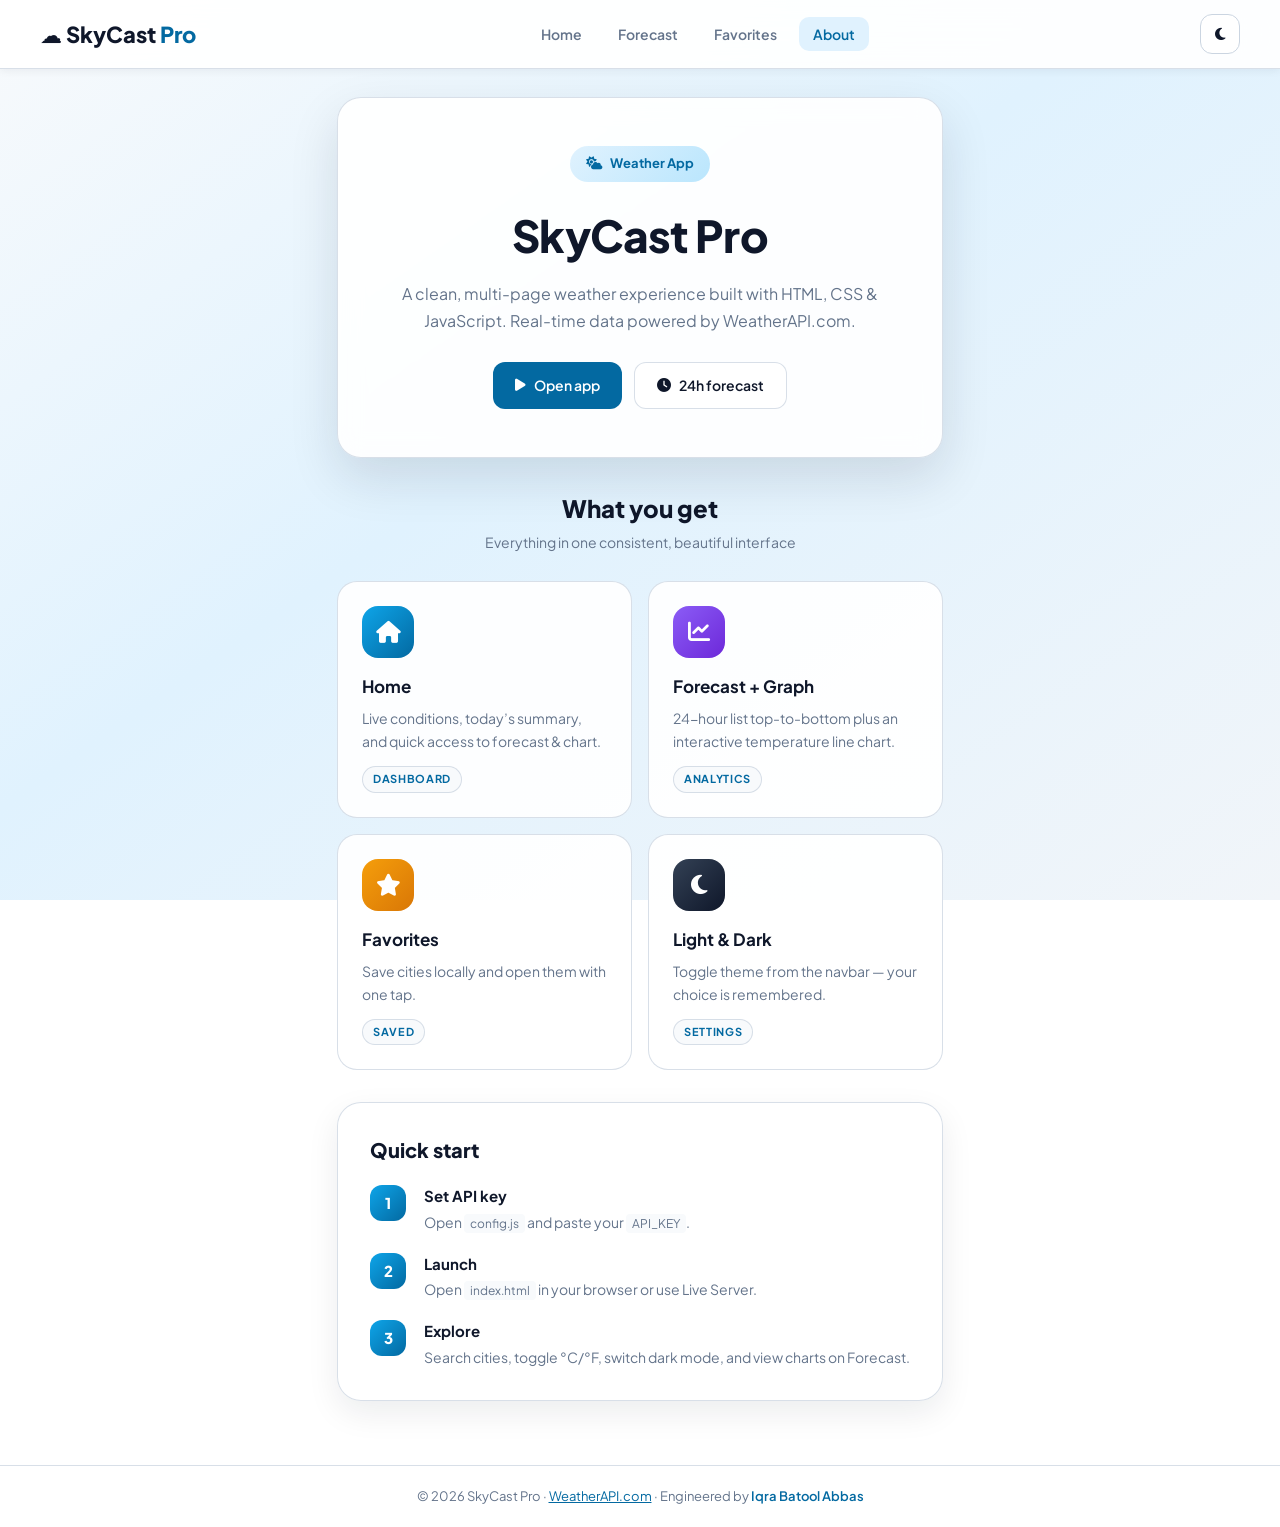
==== about.html @ 9d380429 "Initial commit - SkyCast Weather App" ====
<!DOCTYPE html>
<html lang="en">
<head>
  <meta charset="UTF-8">
  <meta name="viewport" content="width=device-width, initial-scale=1.0">
  <title>About — SkyCast Weather</title>
  <script>document.documentElement.setAttribute("data-theme", localStorage.getItem("skycast_theme") || "light");</script>
  <link rel="stylesheet" href="style.css">
  <link rel="stylesheet" href="https://cdnjs.cloudflare.com/ajax/libs/font-awesome/6.5.1/css/all.min.css">
</head>
<body data-page="about">

  <nav class="navbar">
    <a href="index.html" class="logo">☁ SkyCast <span>Pro</span></a>
    <button id="navToggle" class="nav-toggle" type="button" aria-label="Open menu"><i class="fa-solid fa-bars"></i></button>
    <ul class="nav-links">
      <li><a href="index.html" class="nav-link" data-page="home">Home</a></li>
      <li><a href="forecast.html" class="nav-link" data-page="forecast">Forecast</a></li>
      <li><a href="favorites.html" class="nav-link" data-page="favorites">Favorites</a></li>
      <li><a href="about.html" class="nav-link" data-page="about">About</a></li>
    </ul>
    <div class="search-box">
      <button id="themeToggleBtn" class="theme-btn" type="button" aria-label="Toggle theme"></button>
    </div>
  </nav>

  <main class="about-page">
    <section class="about-hero-card">
      <span class="about-hero-badge"><i class="fa-solid fa-cloud-sun"></i> Weather App</span>
      <h1>SkyCast Pro</h1>
      <p class="about-hero-text">
        A clean, multi-page weather experience built with HTML, CSS & JavaScript.
        Real-time data powered by WeatherAPI.com.
      </p>
      <div class="about-hero-actions">
        <a href="index.html" class="btn-primary"><i class="fa-solid fa-play"></i> Open app</a>
        <a href="forecast.html" class="btn-secondary"><i class="fa-solid fa-clock"></i> 24h forecast</a>
      </div>
    </section>

    <section class="about-features">
      <div class="features-head">
        <h2>What you get</h2>
        <p class="muted">Everything in one consistent, beautiful interface</p>
      </div>
      <div class="about-grid features-showcase">
        <article class="about-feature-card feature-card--home">
          <div class="feature-icon-wrap"><i class="fa-solid fa-house"></i></div>
          <h3>Home</h3>
          <p>Live conditions, today’s summary, and quick access to forecast & chart.</p>
          <span class="feature-tag">Dashboard</span>
        </article>
        <article class="about-feature-card feature-card--forecast">
          <div class="feature-icon-wrap"><i class="fa-solid fa-chart-line"></i></div>
          <h3>Forecast + Graph</h3>
          <p>24-hour list top-to-bottom plus an interactive temperature line chart.</p>
          <span class="feature-tag">Analytics</span>
        </article>
        <article class="about-feature-card feature-card--fav">
          <div class="feature-icon-wrap"><i class="fa-solid fa-star"></i></div>
          <h3>Favorites</h3>
          <p>Save cities locally and open them with one tap.</p>
          <span class="feature-tag">Saved</span>
        </article>
        <article class="about-feature-card feature-card--theme">
          <div class="feature-icon-wrap"><i class="fa-solid fa-moon"></i></div>
          <h3>Light & Dark</h3>
          <p>Toggle theme from the navbar — your choice is remembered.</p>
          <span class="feature-tag">Settings</span>
        </article>
      </div>
    </section>

    <section class="about-steps-card">
      <h2>Quick start</h2>
      <ol class="about-steps">
        <li>
          <span class="step-num">1</span>
          <div>
            <strong>Set API key</strong>
            <p>Open <code>config.js</code> and paste your <code>API_KEY</code>.</p>
          </div>
        </li>
        <li>
          <span class="step-num">2</span>
          <div>
            <strong>Launch</strong>
            <p>Open <code>index.html</code> in your browser or use Live Server.</p>
          </div>
        </li>
        <li>
          <span class="step-num">3</span>
          <div>
            <strong>Explore</strong>
            <p>Search cities, toggle °C/°F, switch dark mode, and view charts on Forecast.</p>
          </div>
        </li>
      </ol>
    </section>

  </main>

  <footer class="app-footer"></footer>

  <script src="js/common.js"></script>
</body>
</html>
---- style.css ----
/* ================= GLOBAL RESETS & VARIABLES ================= */
@import url('https://fonts.googleapis.com/css2?family=Plus+Jakarta+Sans:wght@400;500;600;700;800&display=swap');

* {
    margin: 0;
    padding: 0;
    box-sizing: border-box;
    font-family: 'Plus Jakarta Sans', 'Segoe UI', system-ui, sans-serif;
}

:root,
[data-theme="light"] {
    --bg-gradient: linear-gradient(145deg, #f8fafc 0%, #e0f2fe 45%, #f1f5f9 100%);
    --card-bg: rgba(255, 255, 255, 0.92);
    --card-solid: #ffffff;
    --card-border: rgba(203, 213, 225, 0.75);
    --text-main: #0f172a;
    --text-muted: #64748b;
    --accent-blue: #0369a1;
    --accent-sky: #0ea5e9;
    --accent-glow: rgba(14, 165, 233, 0.25);
    --input-bg: #ffffff;
    --nav-bg: rgba(255, 255, 255, 0.92);
    --footer-bg: rgba(255, 255, 255, 0.95);
    --tab-bg: #e2e8f0;
    --detail-bg: #f8fafc;
    --chart-line: #0ea5e9;
    --chart-fill: rgba(14, 165, 233, 0.18);
    --chart-grid: rgba(100, 116, 139, 0.2);
    --hero-overlay: linear-gradient(180deg, transparent 30%, rgba(15, 23, 42, 0.75) 100%);
    --shadow-sm: 0 2px 8px rgba(15, 23, 42, 0.06);
    --shadow-md: 0 12px 32px rgba(15, 23, 42, 0.08);
    --shadow-lg: 0 20px 50px rgba(15, 23, 42, 0.12);
    --radius-lg: 24px;
    --radius-md: 16px;
}

[data-theme="dark"] {
    --bg-gradient: linear-gradient(145deg, #0f172a 0%, #1e293b 45%, #0c4a6e 100%);
    --card-bg: rgba(30, 41, 59, 0.92);
    --card-solid: #1e293b;
    --card-border: rgba(51, 65, 85, 0.9);
    --text-main: #f1f5f9;
    --text-muted: #94a3b8;
    --accent-blue: #38bdf8;
    --accent-sky: #7dd3fc;
    --accent-glow: rgba(56, 189, 248, 0.3);
    --input-bg: #1e293b;
    --nav-bg: rgba(15, 23, 42, 0.95);
    --footer-bg: rgba(15, 23, 42, 0.98);
    --tab-bg: #334155;
    --detail-bg: #0f172a;
    --chart-line: #38bdf8;
    --chart-fill: rgba(56, 189, 248, 0.15);
    --chart-grid: rgba(148, 163, 184, 0.15);
    --hero-overlay: linear-gradient(180deg, transparent 20%, rgba(15, 23, 42, 0.9) 100%);
    --shadow-sm: 0 2px 12px rgba(0, 0, 0, 0.3);
    --shadow-md: 0 12px 32px rgba(0, 0, 0, 0.35);
    --shadow-lg: 0 20px 50px rgba(0, 0, 0, 0.45);
}

html {
    scroll-behavior: smooth;
}

body {
    background: var(--bg-gradient);
    background-attachment: fixed;
    color: var(--text-main);
    min-height: 100vh;
    overflow-x: hidden;
    line-height: 1.5;
    display: flex;
    flex-direction: column;
    transition: background 0.4s ease, color 0.3s ease;
}

/* ================= NAVBAR LAYER ================= */
.navbar {
    width: 100%;
    padding: 14px 40px;
    display: flex;
    justify-content: space-between;
    align-items: center;
    gap: 16px;
    background: var(--nav-bg);
    backdrop-filter: blur(16px);
    -webkit-backdrop-filter: blur(16px);
    border-bottom: 1px solid var(--card-border);
    box-shadow: var(--shadow-sm);
    position: sticky;
    top: 0;
    z-index: 100;
}

.logo {
    font-size: 22px;
    font-weight: 800;
    color: var(--text-main);
}

.logo span {
    color: var(--accent-blue);
}

.search-box {
    display: flex;
    gap: 8px;
    align-items: center;
}

.search-box input {
    padding: 10px 16px;
    width: 260px;
    border: 1px solid #cbd5e1;
    outline: none;
    border-radius: 12px;
    background: var(--input-bg);
    color: var(--text-main);
    font-size: 14px;
    transition: all 0.3s ease;
}

.search-box input:focus {
    border-color: var(--accent-blue);
    box-shadow: 0 0 0 3px rgba(2, 132, 199, 0.15);
}

.search-box button {
    width: 40px;
    height: 40px;
    border: 1px solid #cbd5e1;
    border-radius: 12px;
    cursor: pointer;
    background: #ffffff;
    color: var(--text-main);
    font-size: 14px;
    transition: all 0.2s ease;
}

.search-box button:hover {
    background: #f1f5f9;
    transform: translateY(-1px);
}

#searchBtn {
    background: var(--accent-blue);
    color: #ffffff;
    border: none;
}

#searchBtn:hover {
    background: #0369a1;
    box-shadow: 0 4px 12px rgba(2, 132, 199, 0.2);
}

/* ================= MAIN CONFIGURATION GRID ================= */
.main-container {
    width: 100%;
    display: grid;
    grid-template-columns: 1fr 1.25fr;
    gap: 25px;
    padding: 30px;
    max-width: 1300px;
    margin: 0 auto;
}

/* ================= LEFT MAIN WEATHER MODULE ================= */
.weather-card {
    background: var(--card-bg);
    border: 1px solid var(--card-border);
    border-radius: var(--radius-lg);
    padding: 32px;
    box-shadow: var(--shadow-md);
    backdrop-filter: blur(12px);
    transition: box-shadow 0.3s ease, transform 0.3s ease;
}

.weather-card:hover {
    box-shadow: var(--shadow-lg);
}

.weather-top {
    display: flex;
    justify-content: space-between;
    align-items: center;
}

.weather-top img {
    width: 80px;
    height: 80px;
}

#cityName {
    font-size: 32px;
    font-weight: 800;
}

#date {
    color: var(--text-muted);
    font-size: 13px;
}

.temp-container {
    margin: 20px 0 10px;
}

#temp {
    font-size: 64px;
    font-weight: 800;
    color: var(--text-main);
}

#feelsLikeMain {
    color: var(--text-muted);
    font-size: 14px;
}

#condition {
    font-size: 20px;
    font-weight: 700;
    color: var(--accent-blue);
}

.details-grid {
    display: grid;
    grid-template-columns: repeat(2, 1fr);
    gap: 12px;
    margin-top: 25px;
}

.detail-box {
    background: var(--card-solid);
    border: 1px solid var(--card-border);
    padding: 15px;
    border-radius: 16px;
    font-size: 13px;
    color: var(--text-muted);
    transition: all 0.25s ease;
}

.detail-box:hover {
    transform: translateY(-2px);
    border-color: var(--accent-blue);
    box-shadow: 0 4px 12px rgba(0, 0, 0, 0.05);
}

.detail-box span {
    display: block;
    font-size: 16px;
    font-weight: 700;
    color: var(--text-main);
    margin-top: 4px;
}

/* ================= RIGHT EXTENSION FORECAST CONTAINER ================= */
.forecast-section {
    background: var(--card-bg);
    border: 1px solid var(--card-border);
    border-radius: var(--radius-lg);
    padding: 30px;
    box-shadow: var(--shadow-md);
    backdrop-filter: blur(12px);
}

.forecast-tabs {
    display: flex;
    gap: 6px;
    margin-bottom: 25px;
    background: var(--tab-bg);
    padding: 4px;
    border-radius: 14px;
}

.tab-btn {
    flex: 1;
    padding: 10px;
    border: none;
    border-radius: 10px;
    cursor: pointer;
    background: transparent;
    color: var(--text-muted);
    font-size: 13px;
    font-weight: 600;
    transition: all 0.2s ease;
}

.tab-btn.active {
    background: var(--card-solid);
    color: var(--text-main);
    font-weight: 700;
    box-shadow: 0 2px 8px rgba(0,0,0,0.06);
}

/* INTERFACES CONTENT BLOCKS */
.forecast-content {
    display: none; /* Soft hide fallback */
}

.today-box {
    background: var(--card-solid);
    border: 1px solid var(--card-border);
    padding: 20px;
    border-radius: 18px;
}

.today-box h3 {
    color: var(--accent-blue);
    font-size: 16px;
    margin-bottom: 6px;
}

.today-box p {
    font-size: 14px;
    color: var(--text-main);
}

/* ================= 24-HOUR VERTICAL LIST ================= */
.panel-subtitle {
    font-size: 13px;
    color: var(--text-muted);
    margin-bottom: 16px;
    font-weight: 600;
    letter-spacing: 0.02em;
}

.hourly-container {
    display: flex;
    flex-direction: column;
    gap: 10px;
    width: 100%;
    padding: 4px 2px;
}

.hourly-container.hourly-24 {
    max-height: none;
    overflow: visible;
}

.hourly-container:not(.hourly-24) {
    max-height: 420px;
    overflow-y: auto;
}

.hourly-container::-webkit-scrollbar {
    width: 6px;
}
.hourly-container::-webkit-scrollbar-thumb {
    background: #94a3b8;
    border-radius: 10px;
}

.hour-box {
    width: 100%;
    background: var(--card-solid);
    border: 1px solid var(--card-border);
    padding: 14px 20px;
    border-radius: var(--radius-md);
    display: grid;
    grid-template-columns: 1.1fr 0.9fr 1.4fr;
    align-items: center;
    gap: 16px;
    transition: all 0.25s ease;
    position: relative;
}

.hour-box:hover {
    transform: translateX(6px);
    border-color: var(--accent-sky);
    box-shadow: var(--shadow-sm);
}

.hour-box--now {
    border-color: var(--accent-blue);
    background: linear-gradient(135deg, rgba(14, 165, 233, 0.2) 0%, var(--card-solid) 100%);
    box-shadow: 0 0 0 2px var(--accent-glow);
}

.hour-time {
    display: flex;
    align-items: center;
    gap: 10px;
    flex-wrap: wrap;
}

.hour-index {
    font-size: 11px;
    font-weight: 700;
    color: var(--accent-blue);
    background: #e0f2fe;
    padding: 4px 8px;
    border-radius: 8px;
    min-width: 28px;
    text-align: center;
}

.hour-time strong {
    font-size: 15px;
    color: var(--text-main);
}

.now-badge {
    font-size: 10px;
    font-weight: 700;
    text-transform: uppercase;
    background: var(--accent-blue);
    color: #fff;
    padding: 3px 8px;
    border-radius: 20px;
    letter-spacing: 0.05em;
}

.hour-temp {
    display: flex;
    align-items: center;
    gap: 12px;
    justify-content: center;
}

.hour-temp h4 {
    font-size: 20px;
    font-weight: 800;
    color: var(--text-main);
    margin: 0;
}

.hour-details {
    display: flex;
    flex-direction: column;
    align-items: flex-end;
    gap: 4px;
    font-size: 12px;
    color: var(--text-muted);
    font-weight: 500;
}

.hour-condition {
    font-size: 13px;
    color: var(--text-main);
    font-weight: 600;
    text-align: right;
}

/* ================= NEW TEMPORARY ADDITIONS ================= */
body {
    transition: background 0.8s ease-in-out; /* Background color smooth change karne ke liye */
}

/* Premium Unit Switcher Button Styling */
.unit-btn {
    width: 40px;
    height: 40px;
    border: 1px solid #cbd5e1;
    border-radius: 12px;
    cursor: pointer;
    background: #ffffff;
    color: var(--accent-blue);
    font-weight: 700;
    font-size: 14px;
    transition: all 0.2s ease;
}

.unit-btn:hover {
    background: var(--accent-blue);
    color: #ffffff;
    border-color: var(--accent-blue);
    transform: translateY(-1px);
}

/* Card ke andar ka text layout matching */
.hour-box p {
    font-size: 14px;
    color: var(--text-muted);
    font-weight: 600;
}

.hour-box h4 {
    font-size: 18px;
    font-weight: 700;
    color: var(--text-main);
    margin: 0; /* Extra center margins khatam */
}
.daily-box {
    display: flex;
    flex-direction: column;
    gap: 10px;
    max-height: 320px;
    overflow-y: auto;
}

.day-card {
    background: var(--card-solid);
    border: 1px solid var(--card-border);
    padding: 14px 20px;
    border-radius: 16px;
    display: flex;
    justify-content: space-between;
    align-items: center;
}

/* ================= INNOVATIVE FEATURE INTERFACE ================= */
.innovative-health-section {
    width: 100%;
    max-width: 1300px;
    margin: 0 auto;
    padding: 0 30px 25px;
}

.innovative-health-section .ai-card {
    background: var(--card-bg);
    border: 1px solid var(--card-border);
    border-left: 5px solid var(--accent-blue);
    padding: 25px;
    border-radius: 20px;
}

.meter-container {
    background: #cbd5e1;
    border-radius: 10px;
    height: 8px;
    width: 100%;
    margin: 15px 0;
    overflow: hidden;
}

#riskMeterBar {
    width: 0%;
    height: 100%;
    background-color: var(--accent-blue);
    transition: width 0.5s ease;
}

/* ================= AI DEEP INSIGHTS SECTION ================= */
.ai-section {
    max-width: 1300px;
    margin: 0 auto;
    padding: 0 30px 30px;
}

.ai-section h2, .alert-section h2 {
    font-size: 18px;
    margin-bottom: 15px;
}

.ai-grid {
    display: grid;
    grid-template-columns: repeat(auto-fit, minmax(240px, 1fr));
    gap: 15px;
}

.ai-card {
    background: var(--card-bg);
    border: 1px solid var(--card-border);
    padding: 20px;
    border-radius: 18px;
    font-size: 14px;
}

/* ================= ALERTS & FOOTER ================= */
.alert-section {
    max-width: 1300px;
    margin: 0 auto;
    padding: 0 30px 30px;
}

.alert-box {
    padding: 15px 20px;
    border-radius: 16px;
    background: #d1fae5;
    border: 1px solid #a7f3d0;
    color: #065f46;
    font-size: 14px;
}


.app-footer {
    width: 100%;
    padding: 20px 16px;
    margin-top: auto;
    border-top: 1px solid var(--card-border);
    background: var(--footer-bg);
    text-align: center;
    font-size: 13px;
    color: var(--text-muted);
    line-height: 1.6;
}

.app-footer p {
    margin: 0;
}

.app-footer span {
    font-weight: 600;
    color: var(--accent-blue);
}

.footer-content p {
    margin: 4px 0;
}

.developer-tag span {
    font-weight: 600;
    color: var(--accent-blue, #0284c7);
}

/* ================= MULTI-PAGE NAV ================= */
.logo {
    text-decoration: none;
    color: inherit;
}

.nav-links {
    display: flex;
    gap: 8px;
    list-style: none;
    margin: 0;
    padding: 0;
}

.nav-link {
    padding: 8px 14px;
    border-radius: 10px;
    text-decoration: none;
    color: var(--text-muted);
    font-size: 14px;
    font-weight: 600;
    transition: all 0.2s ease;
}

.nav-link:hover,
.nav-link.active {
    background: #e0f2fe;
    color: var(--accent-blue);
}

.page-wrap {
    max-width: 960px;
    margin: 0 auto;
    padding: 30px;
}

.page-header h1 {
    font-size: 28px;
    font-weight: 800;
}

.muted, .region-text {
    color: var(--text-muted);
    font-size: 14px;
}

.section-title {
    font-size: 16px;
    margin-bottom: 12px;
    color: var(--accent-blue);
}

.page-actions {
    display: flex;
    gap: 10px;
    flex-wrap: wrap;
    margin-top: 20px;
}

.btn-primary,
.btn-secondary {
    display: inline-block;
    padding: 10px 18px;
    border-radius: 12px;
    font-size: 14px;
    font-weight: 600;
    text-decoration: none;
    cursor: pointer;
    border: none;
    transition: all 0.2s ease;
}

.btn-primary {
    background: var(--accent-blue);
    color: #fff;
}

.btn-primary:hover {
    background: #0369a1;
}

.btn-secondary {
    background: var(--card-solid);
    border: 1px solid var(--card-border);
    color: var(--text-main);
}

.btn-secondary:hover {
    border-color: var(--accent-blue);
}

/* Home summary (no hourly on home) */
.summary-rich .summary-lead {
    font-size: 18px;
    font-weight: 700;
    color: var(--accent-blue);
    margin-bottom: 14px;
}

.summary-stats {
    display: grid;
    grid-template-columns: repeat(2, 1fr);
    gap: 10px;
    margin-bottom: 14px;
}

.summary-stats span {
    background: var(--detail-bg);
    border: 1px solid var(--card-border);
    padding: 10px 12px;
    border-radius: 12px;
    font-size: 13px;
    color: var(--text-muted);
}

.summary-stats strong {
    display: block;
    font-size: 16px;
    color: var(--text-main);
    margin-bottom: 2px;
}

.summary-note {
    font-size: 13px;
    color: var(--text-muted);
    padding-top: 12px;
    border-top: 1px dashed var(--card-border);
}

.summary-note a {
    color: var(--accent-blue);
    font-weight: 600;
    text-decoration: none;
}

.summary-note a:hover {
    text-decoration: underline;
}

.alert-danger {
    background: #fee2e2 !important;
    border-color: #fecaca !important;
    color: #991b1b !important;
}

.alert-warn {
    background: #fff7ed !important;
    border-color: #fed7aa !important;
    color: #c2410c !important;
}

.alert-rain {
    background: #e0f2fe !important;
    border-color: #bae6fd !important;
    color: #0369a1 !important;
}

.forecast-section.full-width {
    max-width: 100%;
}

.forecast-panel[hidden] {
    display: none !important;
}

.hour-meta {
    font-size: 11px;
    color: var(--text-muted);
    max-width: 140px;
    text-align: right;
}

.favorites-grid {
    display: grid;
    grid-template-columns: repeat(auto-fill, minmax(220px, 1fr));
    gap: 16px;
}

.favorite-card {
    background: var(--card-bg);
    border: 1px solid var(--card-border);
    border-radius: 20px;
    padding: 20px;
    text-align: center;
}

.fav-top {
    display: flex;
    justify-content: space-between;
    align-items: center;
}

.fav-remove {
    background: none;
    border: none;
    font-size: 22px;
    cursor: pointer;
    color: var(--text-muted);
}

.fav-temp {
    font-size: 28px;
    font-weight: 800;
    margin: 8px 0;
}

.empty-state {
    grid-column: 1 / -1;
    text-align: center;
    color: var(--text-muted);
    padding: 40px;
}

/* ================= THEME & NAV TOGGLES ================= */
.theme-btn,
.nav-toggle {
    width: 40px;
    height: 40px;
    border: 1px solid var(--card-border);
    border-radius: 12px;
    cursor: pointer;
    background: var(--card-solid);
    color: var(--accent-blue);
    font-size: 15px;
    display: flex;
    align-items: center;
    justify-content: center;
    transition: all 0.2s ease;
    flex-shrink: 0;
}

.theme-btn:hover,
.nav-toggle:hover {
    background: var(--accent-blue);
    color: #fff;
    border-color: var(--accent-blue);
}

.nav-toggle {
    display: none;
}

/* ================= HOME (clean, no side image) ================= */
.home-clean {
    max-width: 1100px;
}

.weather-card--hero .weather-top img {
    width: 96px;
    height: 96px;
    filter: drop-shadow(0 4px 12px rgba(0, 0, 0, 0.08));
}

.home-alerts {
    max-width: 1100px;
    margin-left: auto;
    margin-right: auto;
}

/* ================= CHART ================= */
.card-block {
    background: var(--card-bg);
    border: 1px solid var(--card-border);
    border-radius: var(--radius-lg);
    padding: 24px;
    box-shadow: var(--shadow-md);
    backdrop-filter: blur(12px);
}

.chart-section {
    max-width: 1300px;
    margin: 0 auto 20px;
    padding: 0 30px;
}

.chart-header {
    margin-bottom: 16px;
}

.chart-header h2 {
    font-size: 17px;
    font-weight: 700;
    color: var(--text-main);
    display: flex;
    align-items: center;
    gap: 8px;
}

.chart-header h2 i {
    color: var(--accent-blue);
}

.chart-wrap {
    position: relative;
    height: 220px;
    width: 100%;
}

.page-health {
    padding: 0;
    max-width: 100%;
    margin-bottom: 24px;
}

.page-health .ai-card {
    margin: 0;
}

/* ================= ABOUT PAGE ================= */
.about-page {
    max-width: 960px;
    margin: 0 auto;
    padding: 28px 24px 40px;
    flex: 1;
}

.about-hero-card {
    text-align: center;
    padding: 48px 32px;
    margin-bottom: 32px;
    background: var(--card-bg);
    border-radius: var(--radius-lg);
    border: 1px solid var(--card-border);
    box-shadow: var(--shadow-lg);
    backdrop-filter: blur(12px);
}

.about-hero-badge {
    display: inline-flex;
    align-items: center;
    gap: 8px;
    padding: 8px 16px;
    background: linear-gradient(135deg, #e0f2fe, #bae6fd);
    color: var(--accent-blue);
    border-radius: 50px;
    font-size: 13px;
    font-weight: 700;
    margin-bottom: 20px;
}

.about-hero-card h1 {
    font-size: clamp(2rem, 5vw, 2.75rem);
    font-weight: 800;
    color: var(--text-main);
    margin-bottom: 12px;
    letter-spacing: -0.02em;
}

.about-hero-text {
    font-size: 16px;
    color: var(--text-muted);
    max-width: 520px;
    margin: 0 auto 28px;
    line-height: 1.7;
}

.about-hero-actions {
    display: flex;
    gap: 12px;
    justify-content: center;
    flex-wrap: wrap;
}

.about-hero-actions .btn-primary,
.about-hero-actions .btn-secondary {
    display: inline-flex;
    align-items: center;
    gap: 8px;
    padding: 12px 22px;
}

.features-head {
    text-align: center;
    margin-bottom: 28px;
}

.features-head h2 {
    font-size: 24px;
    font-weight: 800;
    color: var(--text-main);
    margin-bottom: 6px;
}

.about-features {
    margin-bottom: 32px;
}

.features-showcase {
    display: grid;
    grid-template-columns: repeat(auto-fit, minmax(200px, 1fr));
    gap: 16px;
}

.about-feature-card {
    background: var(--card-bg);
    border: 1px solid var(--card-border);
    border-radius: 20px;
    padding: 24px;
    transition: transform 0.25s ease, box-shadow 0.25s ease, border-color 0.25s;
    position: relative;
    overflow: hidden;
}

.about-feature-card::before {
    content: "";
    position: absolute;
    top: 0;
    left: 0;
    right: 0;
    height: 4px;
    background: linear-gradient(90deg, var(--accent-sky), var(--accent-blue));
    opacity: 0;
    transition: opacity 0.25s;
}

.about-feature-card:hover {
    transform: translateY(-5px);
    box-shadow: var(--shadow-lg);
    border-color: var(--accent-sky);
}

.about-feature-card:hover::before {
    opacity: 1;
}

.feature-icon-wrap {
    width: 52px;
    height: 52px;
    border-radius: 16px;
    display: flex;
    align-items: center;
    justify-content: center;
    font-size: 22px;
    margin-bottom: 16px;
    color: #fff;
}

.feature-card--home .feature-icon-wrap { background: linear-gradient(135deg, #0ea5e9, #0369a1); }
.feature-card--forecast .feature-icon-wrap { background: linear-gradient(135deg, #8b5cf6, #6d28d9); }
.feature-card--fav .feature-icon-wrap { background: linear-gradient(135deg, #f59e0b, #d97706); }
.feature-card--theme .feature-icon-wrap { background: linear-gradient(135deg, #334155, #0f172a); }

.feature-tag {
    display: inline-block;
    margin-top: 14px;
    font-size: 11px;
    font-weight: 700;
    text-transform: uppercase;
    letter-spacing: 0.06em;
    padding: 4px 10px;
    border-radius: 20px;
    background: var(--detail-bg);
    color: var(--accent-blue);
    border: 1px solid var(--card-border);
}

.about-feature-card h3 {
    font-size: 17px;
    font-weight: 700;
    margin-bottom: 8px;
    color: var(--text-main);
}

.about-feature-card p {
    font-size: 14px;
    color: var(--text-muted);
    line-height: 1.6;
}

.about-feature-card a {
    color: var(--accent-blue);
    font-weight: 600;
}

.about-feature-card code {
    background: var(--detail-bg);
    padding: 2px 7px;
    border-radius: 6px;
    font-size: 12px;
    color: var(--text-main);
}

.about-steps-card {
    background: var(--card-bg);
    border: 1px solid var(--card-border);
    border-radius: var(--radius-lg);
    padding: 32px;
    margin-bottom: 24px;
    box-shadow: var(--shadow-md);
}

.about-steps-card h2 {
    font-size: 20px;
    font-weight: 800;
    margin-bottom: 20px;
    color: var(--text-main);
}

.about-steps {
    list-style: none;
    display: flex;
    flex-direction: column;
    gap: 20px;
}

.about-steps li {
    display: flex;
    gap: 18px;
    align-items: flex-start;
}

.step-num {
    flex-shrink: 0;
    width: 36px;
    height: 36px;
    background: linear-gradient(135deg, var(--accent-sky), var(--accent-blue));
    color: #fff;
    border-radius: 12px;
    display: flex;
    align-items: center;
    justify-content: center;
    font-weight: 800;
    font-size: 15px;
}

.about-steps strong {
    display: block;
    font-size: 15px;
    margin-bottom: 4px;
    color: var(--text-main);
}

.about-steps p {
    font-size: 14px;
    color: var(--text-muted);
    line-height: 1.5;
}

.about-steps code {
    background: var(--detail-bg);
    padding: 2px 6px;
    border-radius: 4px;
    font-size: 12px;
}

.about-credits {
    text-align: center;
    padding: 24px;
}

.about-credits span {
    font-weight: 700;
    color: var(--accent-blue);
}

.app-footer a {
    color: var(--accent-blue);
}

.detail-box {
    box-shadow: var(--shadow-sm);
}

.day-card {
    transition: all 0.2s ease;
}

.day-card:hover {
    border-color: var(--accent-sky);
    transform: translateX(4px);
    box-shadow: var(--shadow-sm);
}

.favorite-card {
    box-shadow: var(--shadow-md);
    transition: transform 0.25s ease, box-shadow 0.25s ease;
}

.favorite-card:hover {
    transform: translateY(-4px);
    box-shadow: var(--shadow-lg);
}

.ai-card {
    transition: transform 0.2s ease, box-shadow 0.2s ease;
}

.ai-card:hover {
    transform: translateY(-2px);
    box-shadow: var(--shadow-sm);
}

.condition-text {
    font-size: 20px;
    font-weight: 700;
    color: var(--accent-blue);
    margin-top: 4px;
}

/* RESPONSIVE LAYOUTS */
@media (max-width: 900px) {
    .main-container { grid-template-columns: 1fr; padding: 15px; }
    .nav-toggle { display: flex; }
    .navbar {
        padding: 12px 16px;
        flex-wrap: wrap;
        gap: 10px;
    }
    .nav-links {
        display: none;
        order: 4;
        width: 100%;
        flex-direction: column;
        background: var(--card-bg);
        border: 1px solid var(--card-border);
        border-radius: var(--radius-md);
        padding: 12px;
        box-shadow: var(--shadow-md);
    }
    .nav-links.open {
        display: flex;
    }
    .nav-links li { width: 100%; }
    .nav-link {
        display: block;
        width: 100%;
        text-align: center;
        padding: 12px;
    }
    .search-box {
        flex: 1;
        min-width: 0;
        flex-wrap: wrap;
        justify-content: flex-end;
    }
    .search-box input {
        width: 100%;
        min-width: 0;
        flex: 1 1 140px;
    }
    .innovative-health-section, .ai-section, .alert-section { padding: 0 15px 20px; }
    .page-wrap { padding: 15px; }
    .hour-box {
        grid-template-columns: 1fr;
        gap: 10px;
        text-align: left;
    }
    .hour-details { align-items: flex-start; }
    .hour-temp { justify-content: flex-start; }
    .summary-stats { grid-template-columns: 1fr; }
    .about-hero-card { padding: 32px 20px; }
    .features-showcase { grid-template-columns: 1fr; }
}

@media (max-width: 600px) {
    #temp { font-size: 48px; }
    #cityName { font-size: 26px; }
    .chart-wrap { height: 180px; }
    .search-box button,
    .search-box .unit-btn,
    .search-box .theme-btn {
        width: 38px;
        height: 38px;
    }
}
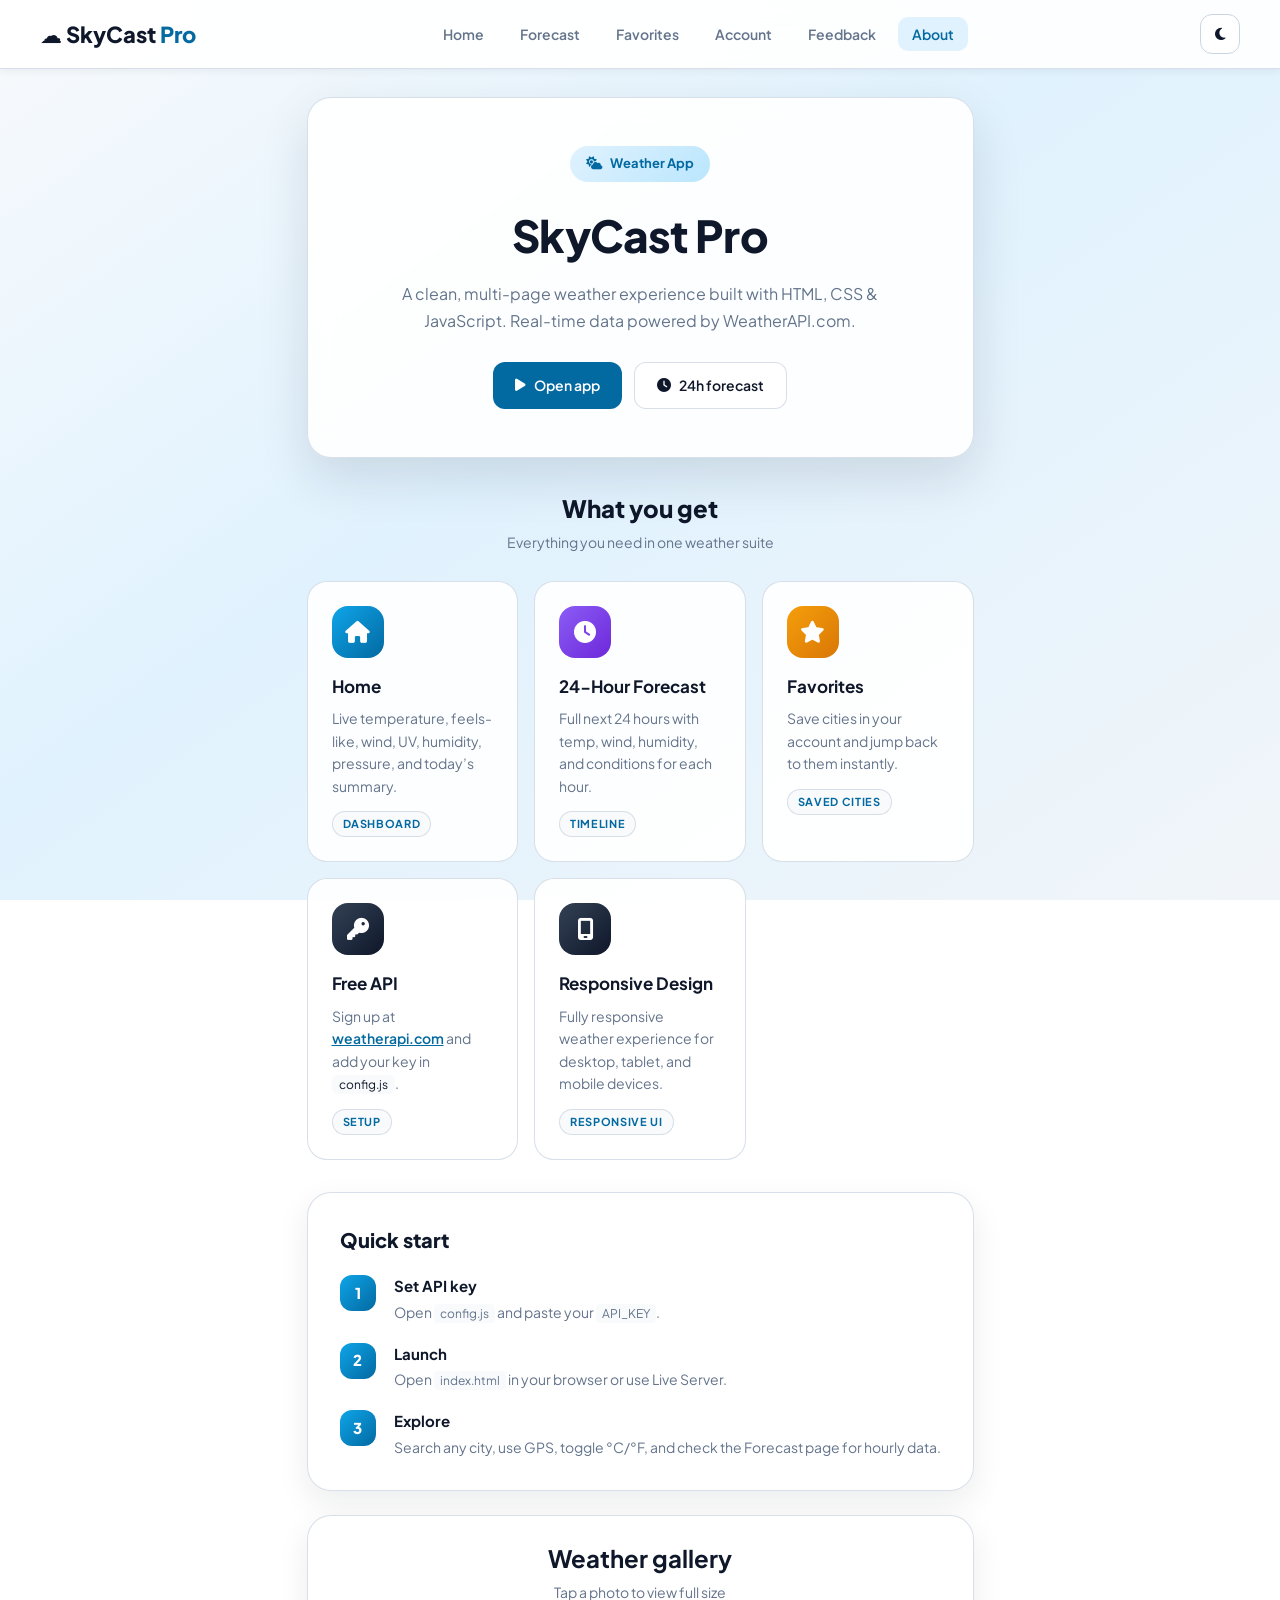
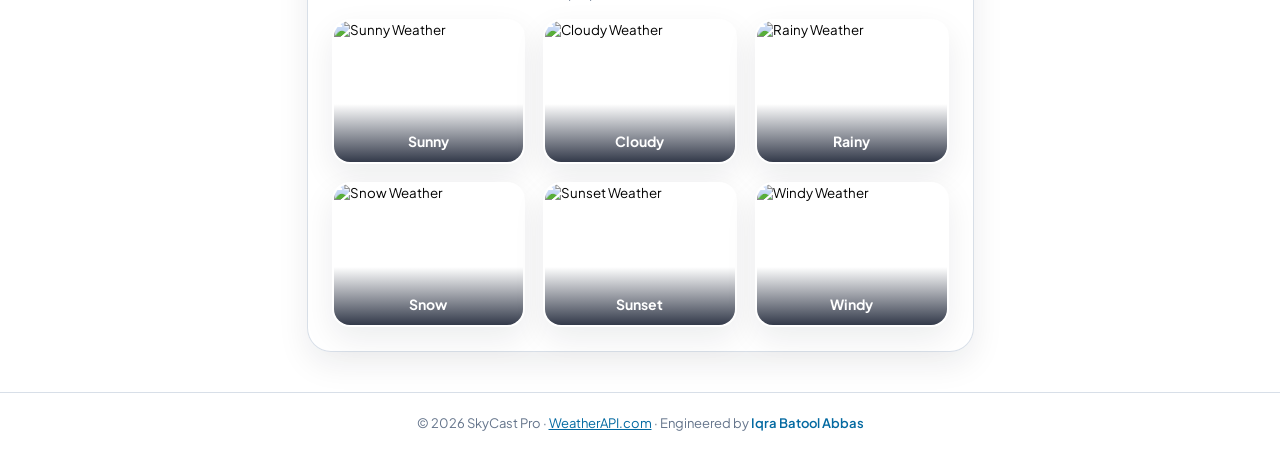
==== commit 3e9d5b9c: "updated" ====
--- a/about.html
+++ b/about.html
@@ -17,6 +17,8 @@
       <li><a href="index.html" class="nav-link" data-page="home">Home</a></li>
       <li><a href="forecast.html" class="nav-link" data-page="forecast">Forecast</a></li>
       <li><a href="favorites.html" class="nav-link" data-page="favorites">Favorites</a></li>
+      <li><a href="account.html" class="nav-link" data-page="account">Account</a></li>
+      <li><a href="feedback.html" class="nav-link" data-page="feedback">Feedback</a></li>
       <li><a href="about.html" class="nav-link" data-page="about">About</a></li>
     </ul>
     <div class="search-box">
@@ -41,38 +43,59 @@
     <section class="about-features">
       <div class="features-head">
         <h2>What you get</h2>
-        <p class="muted">Everything in one consistent, beautiful interface</p>
+        <p class="muted">Everything you need in one weather suite</p>
       </div>
-      <div class="about-grid features-showcase">
-        <article class="about-feature-card feature-card--home">
+      <div class="features-showcase">
+        <article class="about-feature-card feature-card--home hover-reveal-card">
           <div class="feature-icon-wrap"><i class="fa-solid fa-house"></i></div>
           <h3>Home</h3>
-          <p>Live conditions, today’s summary, and quick access to forecast & chart.</p>
+          <p class="hover-default">Live temperature, feels-like, wind, UV, humidity, pressure, and today’s summary.</p>
+          <p class="hover-extra" hidden>Search any city, use GPS, toggle °C/°F, and save favorites to your account.</p>
           <span class="feature-tag">Dashboard</span>
         </article>
-        <article class="about-feature-card feature-card--forecast">
-          <div class="feature-icon-wrap"><i class="fa-solid fa-chart-line"></i></div>
-          <h3>Forecast + Graph</h3>
-          <p>24-hour list top-to-bottom plus an interactive temperature line chart.</p>
-          <span class="feature-tag">Analytics</span>
-        </article>
-        <article class="about-feature-card feature-card--fav">
+        <article class="about-feature-card feature-card--forecast hover-reveal-card">
+          <div class="feature-icon-wrap"><i class="fa-solid fa-clock"></i></div>
+          <h3>24-Hour Forecast</h3>
+          <p class="hover-default">Full next 24 hours with temp, wind, humidity, and conditions for each hour.</p>
+          <p class="hover-extra" hidden>Includes 5-day outlook, Chart.js graph, smart tips, and health risk meter.</p>
+          <span class="feature-tag">Timeline</span>
+        </article>
+        <article class="about-feature-card feature-card--fav hover-reveal-card">
           <div class="feature-icon-wrap"><i class="fa-solid fa-star"></i></div>
           <h3>Favorites</h3>
-          <p>Save cities locally and open them with one tap.</p>
-          <span class="feature-tag">Saved</span>
-        </article>
-        <article class="about-feature-card feature-card--theme">
-          <div class="feature-icon-wrap"><i class="fa-solid fa-moon"></i></div>
-          <h3>Light & Dark</h3>
-          <p>Toggle theme from the navbar — your choice is remembered.</p>
-          <span class="feature-tag">Settings</span>
-        </article>
+          <p class="hover-default">Save cities in your account and jump back to them instantly.</p>
+          <p class="hover-extra" hidden>Filter, sort, and switch between card or table view on the Favorites page.</p>
+          <span class="feature-tag">Saved cities</span>
+        </article>
+        <article class="about-feature-card feature-card--theme hover-reveal-card">
+          <div class="feature-icon-wrap"><i class="fa-solid fa-key"></i></div>
+          <h3>Free API</h3>
+          <p class="hover-default">Sign up at <a href="https://www.weatherapi.com/signup.aspx" target="_blank" rel="noopener">weatherapi.com</a> and add your key in <code>config.js</code>.</p>
+          <p class="hover-extra" hidden>Light & dark theme, responsive layout, and per-user login for favorites & feedback.</p>
+          <span class="feature-tag">Setup</span>
+        </article>
+        <article class="about-feature-card feature-card--theme hover-reveal-card">
+  <div class="feature-icon-wrap">
+    <i class="fa-solid fa-mobile-screen"></i>
+  </div>
+
+  <h3>Responsive Design</h3>
+
+  <p class="hover-default">
+    Fully responsive weather experience for desktop, tablet, and mobile devices.
+  </p>
+
+  <p class="hover-extra" hidden>
+    Optimized navigation, smooth layout transitions, and clean UI across all screen sizes.
+  </p>
+
+  <span class="feature-tag">Responsive UI</span>
+</article>
       </div>
     </section>
 
     <section class="about-steps-card">
-      <h2>Quick start</h2>
+      <h2 class="about-section-title">Quick start</h2>
       <ol class="about-steps">
         <li>
           <span class="step-num">1</span>
@@ -92,16 +115,115 @@
           <span class="step-num">3</span>
           <div>
             <strong>Explore</strong>
-            <p>Search cities, toggle °C/°F, switch dark mode, and view charts on Forecast.</p>
+            <p>Search any city, use GPS, toggle °C/°F, and check the Forecast page for hourly data.</p>
           </div>
         </li>
       </ol>
     </section>
 
+    <section class="card-block gallery-section gallery-polish">
+  <h2>Weather gallery</h2>
+  <p class="muted">Tap a photo to view full size</p>
+
+  <div class="weather-gallery" id="weatherGallery">
+
+    <button
+      type="button"
+      class="gallery-item"
+      data-full="https://images.unsplash.com/photo-1506744038136-46273834b3fb?w=1400&q=90"
+      data-caption="Beautiful sunny weather"
+    >
+      <img
+        src="https://images.unsplash.com/photo-1506744038136-46273834b3fb?w=500&q=80"
+        alt="Sunny Weather"
+        loading="lazy"
+      >
+      <span>Sunny</span>
+    </button>
+
+    <button
+      type="button"
+      class="gallery-item"
+      data-full="https://images.unsplash.com/photo-1499346030926-9a72daac6c63?w=1400&q=90"
+      data-caption="Soft cloudy atmosphere"
+    >
+      <img
+        src="https://images.unsplash.com/photo-1499346030926-9a72daac6c63?w=500&q=80"
+        alt="Cloudy Weather"
+        loading="lazy"
+      >
+      <span>Cloudy</span>
+    </button>
+
+    <button
+      type="button"
+      class="gallery-item"
+      data-full="https://images.unsplash.com/photo-1515694346937-94d85e41e6f0?w=1400&q=90"
+      data-caption="Heavy rain and storm"
+    >
+      <img
+        src="https://images.unsplash.com/photo-1515694346937-94d85e41e6f0?w=500&q=80"
+        alt="Rainy Weather"
+        loading="lazy"
+      >
+      <span>Rainy</span>
+    </button>
+
+    <button
+      type="button"
+      class="gallery-item"
+      data-full="https://images.unsplash.com/photo-1483664852095-d6cc6870702d?w=1400&q=90"
+      data-caption="Cold snowy mountains"
+    >
+      <img
+        src="https://images.unsplash.com/photo-1483664852095-d6cc6870702d?w=500&q=80"
+        alt="Snow Weather"
+        loading="lazy"
+      >
+      <span>Snow</span>
+    </button>
+
+    <button
+      type="button"
+      class="gallery-item"
+      data-full="https://images.unsplash.com/photo-1504608524841-42fe6f032b4b?w=1400&q=90"
+      data-caption="Golden sunset sky"
+    >
+      <img
+        src="https://images.unsplash.com/photo-1504608524841-42fe6f032b4b?w=500&q=80"
+        alt="Sunset Weather"
+        loading="lazy"
+      >
+      <span>Sunset</span>
+    </button>
+
+    <button
+      type="button"
+      class="gallery-item"
+      data-full="https://images.unsplash.com/photo-1500375592092-40eb2168fd21?w=1400&q=90"
+      data-caption="Ocean wind and waves"
+    >
+      <img
+        src="https://images.unsplash.com/photo-1500375592092-40eb2168fd21?w=500&q=80"
+        alt="Windy Weather"
+        loading="lazy"
+      >
+      <span>Windy</span>
+    </button>
+
+  </div>
+</section>
   </main>
 
+  <div id="galleryLightbox" class="lightbox" aria-hidden="true">
+    <button type="button" id="lightboxClose" class="lightbox-close" aria-label="Close">&times;</button>
+    <img id="lightboxImg" src="" alt="">
+    <p id="lightboxCaption"></p>
+  </div>
+
   <footer class="app-footer"></footer>
 
   <script src="js/common.js"></script>
+  <script src="js/interactive.js"></script>
 </body>
 </html>
--- a/style.css
+++ b/style.css
@@ -1148,15 +1148,6 @@
     font-size: 12px;
 }
 
-.about-credits {
-    text-align: center;
-    padding: 24px;
-}
-
-.about-credits span {
-    font-weight: 700;
-    color: var(--accent-blue);
-}
 
 .app-footer a {
     color: var(--accent-blue);
@@ -1190,9 +1181,116 @@
     transition: transform 0.2s ease, box-shadow 0.2s ease;
 }
 
+.ai-card {
+    transition: transform 0.25s ease, box-shadow 0.25s ease, background 0.25s ease, border-color 0.25s ease;
+}
+
 .ai-card:hover {
+    transform: translateY(-3px);
+    box-shadow: var(--shadow-md);
+    background: linear-gradient(135deg, #e0f2fe 0%, var(--card-solid) 100%);
+    border-color: var(--accent-sky);
+}
+
+.alert-box {
+    transition: background 0.3s ease, border-color 0.3s ease, transform 0.2s ease;
+}
+
+.alert-box:hover {
     transform: translateY(-2px);
-    box-shadow: var(--shadow-sm);
+    filter: brightness(1.03);
+}
+
+.alert-box.alert-danger:hover {
+    background: #fecaca !important;
+    border-color: #f87171 !important;
+}
+
+.alert-box.alert-warn:hover {
+    background: #fed7aa !important;
+    border-color: #fb923c !important;
+}
+
+.alert-box.alert-rain:hover {
+    background: #bae6fd !important;
+    border-color: #38bdf8 !important;
+}
+
+.alert-box:not(.alert-danger):not(.alert-warn):not(.alert-rain):hover {
+    background: #bbf7d0 !important;
+    border-color: #4ade80 !important;
+}
+
+.gallery-polish {
+    margin-top: 8px;
+}
+
+.gallery-polish h2 {
+    text-align: center;
+    margin-bottom: 6px;
+}
+
+.gallery-polish > .muted {
+    text-align: center;
+    margin-bottom: 8px;
+}
+
+.gallery-polish .weather-gallery {
+    gap: 18px;
+    grid-template-columns: repeat(auto-fill, minmax(160px, 1fr));
+}
+
+.gallery-polish .gallery-item {
+    position: relative;
+    border-radius: 18px;
+    box-shadow: var(--shadow-md);
+    overflow: hidden;
+    aspect-ratio: 4 / 3;
+}
+
+.gallery-polish .gallery-item img {
+    width: 100%;
+    height: 100%;
+    min-height: 140px;
+    object-fit: cover;
+}
+
+.gallery-polish .gallery-item span {
+    position: absolute;
+    bottom: 0;
+    left: 0;
+    right: 0;
+    padding: 28px 12px 12px;
+    text-align: center;
+    font-size: 14px;
+    font-weight: 700;
+    color: #fff;
+    background: linear-gradient(180deg, transparent, rgba(15, 23, 42, 0.85));
+}
+
+.gallery-polish .gallery-item:hover {
+    transform: translateY(-4px);
+    border-color: var(--accent-sky);
+    box-shadow: var(--shadow-lg);
+}
+
+.about-section-title {
+    font-size: 20px;
+    font-weight: 800;
+    color: var(--text-main);
+    margin-bottom: 20px;
+}
+
+.account-form-block {
+    max-width: 480px;
+    margin: 0 auto 20px;
+}
+
+.account-form-heading {
+    font-size: 18px;
+    font-weight: 800;
+    margin-bottom: 16px;
+    color: var(--text-main);
 }
 
 .condition-text {
@@ -1255,6 +1353,7 @@
     .summary-stats { grid-template-columns: 1fr; }
     .about-hero-card { padding: 32px 20px; }
     .features-showcase { grid-template-columns: 1fr; }
+    .auth-split { grid-template-columns: 1fr; }
 }
 
 @media (max-width: 600px) {
@@ -1267,4 +1366,450 @@
         width: 38px;
         height: 38px;
     }
+    .weather-gallery { grid-template-columns: repeat(2, 1fr); }
+    .flex-toolbar { flex-direction: column; align-items: stretch; }
+}
+
+/* ========== EVALUATION: ANIMATED BG (fixed) ========== */
+.page-animated-bg::before,
+body[data-page="home"]::before {
+    content: "";
+    position: fixed;
+    inset: 0;
+    z-index: -1;
+    background: radial-gradient(circle at 20% 30%, rgba(14, 165, 233, 0.15), transparent 50%),
+                radial-gradient(circle at 80% 70%, rgba(56, 189, 248, 0.12), transparent 45%);
+    animation: bgFloat 18s ease-in-out infinite alternate;
+    pointer-events: none;
+}
+
+@keyframes bgFloat {
+    0% { transform: scale(1) translate(0, 0); opacity: 0.7; }
+    100% { transform: scale(1.08) translate(2%, -2%); opacity: 1; }
+}
+
+@keyframes fadeIn {
+    from { opacity: 0; transform: translateY(8px); }
+    to { opacity: 1; transform: translateY(0); }
+}
+
+.fade-in { animation: fadeIn 0.35s ease forwards; }
+
+/* ========== ABSOLUTE POSITIONING ========== */
+.weather-card--hero {
+    position: relative;
+    contain: layout style;
+}
+
+.live-badge {
+    position: absolute;
+    top: 16px;
+    right: 16px;
+    font-size: 11px;
+    font-weight: 700;
+    padding: 5px 10px;
+    border-radius: 20px;
+    background: var(--accent-blue);
+    color: #fff;
+    text-transform: uppercase;
+    letter-spacing: 0.05em;
+    z-index: 2;
+}
+
+.about-feature-card .hover-extra {
+    margin-top: 10px;
+    padding: 10px;
+    font-size: 13px;
+    color: var(--text-muted);
+    background: var(--detail-bg);
+    border-radius: 10px;
+}
+
+.about-feature-card:hover {
+    border-color: var(--accent-sky);
+}
+
+.page-actions {
+    position: relative;
+    z-index: 5;
+}
+
+/* ========== TABLES ========== */
+.table-wrap {
+    overflow-x: auto;
+    margin-top: 12px;
+    border-radius: var(--radius-md);
+    border: 1px solid var(--card-border);
+}
+
+.data-table {
+    width: 100%;
+    border-collapse: collapse;
+    font-size: 14px;
+    background: var(--card-solid);
+}
+
+.data-table th,
+.data-table td {
+    padding: 12px 14px;
+    text-align: left;
+    border-bottom: 1px solid var(--card-border);
+}
+
+.data-table th {
+    background: var(--detail-bg);
+    font-weight: 700;
+    color: var(--text-main);
+    cursor: default;
+}
+
+.data-table tbody tr:hover {
+    background: rgba(14, 165, 233, 0.06);
+}
+
+.data-table .row-now {
+    background: rgba(14, 165, 233, 0.12);
+}
+
+.table-empty {
+    text-align: center;
+    color: var(--text-muted);
+    padding: 24px !important;
+}
+
+.table-icon { vertical-align: middle; margin-right: 6px; }
+
+.table-actions {
+    display: flex;
+    gap: 6px;
+    flex-wrap: wrap;
+}
+
+.btn-sm {
+    padding: 6px 12px;
+    font-size: 12px;
+}
+
+/* ========== TOOLBAR FILTER / SORT ========== */
+.flex-toolbar {
+    display: flex;
+    flex-wrap: wrap;
+    align-items: center;
+    justify-content: space-between;
+    gap: 12px;
+    margin-bottom: 16px;
+}
+
+.toolbar-actions {
+    display: flex;
+    flex-wrap: wrap;
+    align-items: center;
+    gap: 8px;
+}
+
+.toolbar-search {
+    flex: 1;
+    min-width: 180px;
+    padding: 10px 14px;
+    border: 1px solid var(--card-border);
+    border-radius: 12px;
+    background: var(--input-bg);
+    color: var(--text-main);
+    font-size: 14px;
+}
+
+.toolbar-label {
+    font-size: 13px;
+    color: var(--text-muted);
+    display: flex;
+    align-items: center;
+    gap: 6px;
+}
+
+.toolbar-label select {
+    padding: 8px 10px;
+    border-radius: 10px;
+    border: 1px solid var(--card-border);
+    background: var(--input-bg);
+    color: var(--text-main);
+}
+
+/* ========== FORMS & VALIDATION ========== */
+.app-form {
+    display: flex;
+    flex-direction: column;
+    gap: 16px;
+    max-width: 480px;
+}
+
+.form-group {
+    display: flex;
+    flex-direction: column;
+    gap: 6px;
+}
+
+.form-group label {
+    font-size: 13px;
+    font-weight: 600;
+    color: var(--text-main);
+}
+
+.app-form input,
+.app-form select,
+.app-form textarea {
+    padding: 11px 14px;
+    border: 1px solid var(--card-border);
+    border-radius: 12px;
+    background: var(--input-bg);
+    color: var(--text-main);
+    font-size: 14px;
+    font-family: inherit;
+    transition: border-color 0.2s, box-shadow 0.2s;
+}
+
+.app-form input:focus,
+.app-form select:focus,
+.app-form textarea:focus {
+    outline: none;
+    border-color: var(--accent-blue);
+    box-shadow: 0 0 0 3px var(--accent-glow);
+}
+
+.app-form input.valid,
+.app-form select.valid,
+.app-form textarea.valid {
+    border-color: #10b981;
+}
+
+.app-form input.invalid,
+.app-form select.invalid,
+.app-form textarea.invalid {
+    border-color: #ef4444;
+}
+
+.field-error {
+    font-size: 12px;
+    color: #ef4444;
+    min-height: 16px;
+}
+
+.form-message {
+    font-size: 14px;
+    padding: 10px 0;
+    min-height: 20px;
+}
+
+.form-message.success { color: #059669; }
+.form-message.error { color: #dc2626; }
+
+.auth-panel .auth-tabs {
+    display: flex;
+    gap: 6px;
+    margin-bottom: 16px;
+    background: var(--tab-bg);
+    padding: 4px;
+    border-radius: 12px;
+    max-width: 280px;
+}
+
+.user-bar {
+    display: flex;
+    align-items: center;
+    justify-content: space-between;
+    gap: 12px;
+    padding: 14px 18px;
+    background: var(--card-bg);
+    border: 1px solid var(--card-border);
+    border-radius: var(--radius-md);
+    margin-bottom: 16px;
+}
+
+.table-section-title {
+    margin: 24px 0 8px;
+    font-size: 16px;
+}
+
+/* ========== GALLERY ========== */
+.weather-gallery {
+    display: grid;
+    grid-template-columns: repeat(auto-fill, minmax(140px, 1fr));
+    gap: 12px;
+    margin-top: 16px;
+}
+
+.gallery-item {
+    border: none;
+    padding: 0;
+    border-radius: 16px;
+    overflow: hidden;
+    cursor: pointer;
+    background: var(--card-solid);
+    border: 2px solid transparent;
+    transition: transform 0.25s ease, border-color 0.25s, box-shadow 0.25s;
+    text-align: left;
+}
+
+.gallery-item img {
+    width: 100%;
+    height: 110px;
+    object-fit: cover;
+    display: block;
+    transition: transform 0.35s ease;
+}
+
+.gallery-item span {
+    display: block;
+    padding: 10px;
+    font-size: 13px;
+    font-weight: 600;
+    color: var(--text-main);
+}
+
+.gallery-item:hover {
+    transform: scale(1.03);
+    border-color: var(--accent-sky);
+    box-shadow: var(--shadow-md);
+}
+
+.gallery-item:hover img {
+    transform: scale(1.08);
+}
+
+.lightbox {
+    position: fixed;
+    inset: 0;
+    z-index: 9999;
+    background: rgba(15, 23, 42, 0.92);
+    display: none;
+    flex-direction: column;
+    align-items: center;
+    justify-content: center;
+    padding: 24px;
+}
+
+.lightbox.is-open {
+    display: flex;
+    animation: fadeIn 0.3s ease;
+}
+
+body.lightbox-open {
+    overflow: hidden;
+}
+
+.lightbox img {
+    max-width: 90vw;
+    max-height: 70vh;
+    border-radius: 16px;
+    object-fit: contain;
+}
+
+.lightbox p {
+    color: #fff;
+    margin-top: 16px;
+    font-size: 16px;
+}
+
+.lightbox-close {
+    position: absolute;
+    top: 20px;
+    right: 24px;
+    z-index: 10001;
+    width: 48px;
+    height: 48px;
+    background: rgba(255, 255, 255, 0.15);
+    border: 2px solid #fff;
+    border-radius: 50%;
+    color: #fff;
+    font-size: 28px;
+    cursor: pointer;
+    line-height: 1;
+    display: flex;
+    align-items: center;
+    justify-content: center;
+}
+
+.lightbox-close:hover {
+    background: rgba(255, 255, 255, 0.35);
+}
+
+.auth-split {
+    display: grid;
+    grid-template-columns: 1fr 1fr;
+    gap: 20px;
+    margin-bottom: 12px;
+}
+
+.auth-box h2 {
+    font-size: 18px;
+    margin-bottom: 6px;
+    display: flex;
+    align-items: center;
+    gap: 8px;
+}
+
+.auth-message-global {
+    text-align: center;
+    margin-bottom: 20px;
+}
+
+.user-fav-list {
+    list-style: none;
+    display: flex;
+    flex-direction: column;
+    gap: 10px;
+}
+
+.user-fav-list li {
+    display: flex;
+    flex-wrap: wrap;
+    align-items: center;
+    gap: 10px;
+    padding: 12px 14px;
+    background: var(--detail-bg);
+    border: 1px solid var(--card-border);
+    border-radius: 12px;
+}
+
+.user-fav-list li span {
+    flex: 1;
+    font-weight: 600;
+}
+
+.login-prompt {
+    text-align: center;
+    padding: 32px;
+}
+
+.login-prompt a.btn-primary {
+    margin-top: 16px;
+    display: inline-block;
+}
+
+#dailyContainer[hidden],
+#dailyTableWrap[hidden] {
+    display: none !important;
+}
+
+.criteria-toggle {
+    width: 100%;
+    display: flex;
+    justify-content: space-between;
+    align-items: center;
+    padding: 16px 20px;
+    border: none;
+    background: var(--detail-bg);
+    border-radius: 12px;
+    font-size: 16px;
+    font-weight: 700;
+    color: var(--text-main);
+    cursor: pointer;
+}
+
+.criteria-panel {
+    margin-top: 12px;
+}
+
+.criteria-table td:first-child {
+    font-weight: 600;
+    width: 38%;
 }
